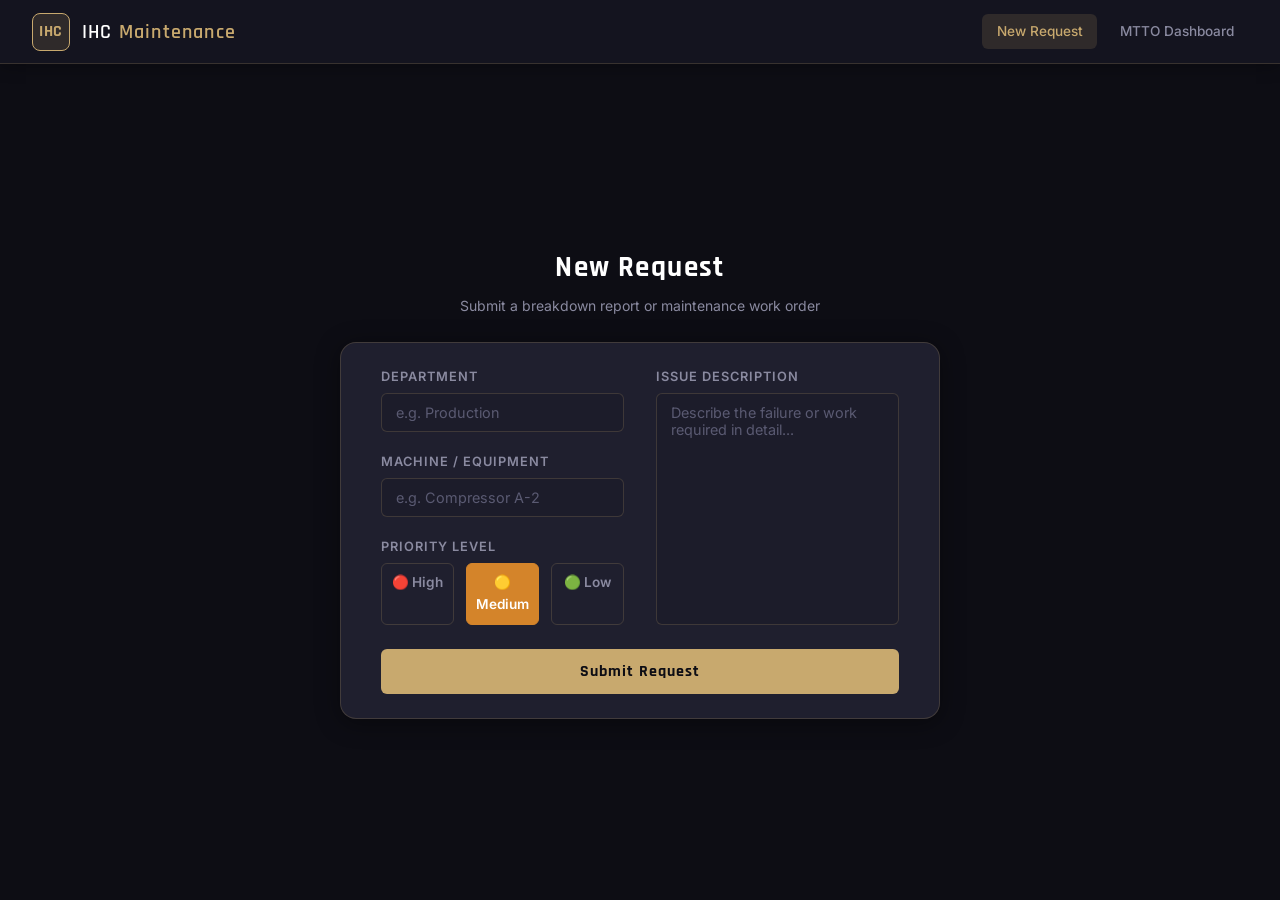
==== index.html @ c218516a "Update index.html" ====
<!DOCTYPE html>
<html lang="en">
<head>
  <meta charset="UTF-8">
  <meta name="viewport" content="width=device-width, initial-scale=1.0">
  <title>IHC – Maintenance Request</title>
  <meta name="description" content="IHC Maintenance Request System">
  <link rel="icon" href="icons/icon-192.png">
  <link rel="apple-touch-icon" href="icons/icon-192.png">
  <link rel="manifest" href="manifest.json">
  <meta name="theme-color" content="#0d0d14">
  <link rel="stylesheet" href="css/styles.css?v=1">
</head>
<body class="screen-fit">

  <header class="app-header">
    <a href="index.html" class="header-brand">
      <div class="header-logo">IHC</div>
      <span class="header-name">IHC <span>Maintenance</span></span>
    </a>
    <nav class="header-nav">
      <a href="index.html" class="nav-link active">New Request</a>
      <a href="maintenance.html" class="nav-link">MTTO Dashboard</a>
    </nav>
  </header>

  <main class="page-container compact-container">
    <div class="page-header">
      <h1 class="page-title">New Request</h1>
      <p class="page-subtitle">Submit a breakdown report or maintenance work order</p>
    </div>

    <div class="form-card compact-card">
      <form id="requestForm" autocomplete="off">

        <div class="form-grid-compact">
          
          <div class="col-left">
            <div class="form-group">
              <label class="form-label" for="department">Department</label>
              <input class="form-input" id="department" name="department" placeholder="e.g. Production" required type="text">
            </div>

            <div class="form-group">
              <label class="form-label" for="machine">Machine / Equipment</label>
              <input class="form-input" id="machine" name="machine" placeholder="e.g. Compressor A-2" required type="text">
            </div>

            <div class="form-group">
              <label class="form-label">Priority Level</label>
              <div class="urgency-group">
                <input class="urgency-opt" type="radio" id="pri-high" name="priority" value="High">
                <label class="urgency-label" for="pri-high">🔴 High</label>

                <input class="urgency-opt" type="radio" id="pri-medium" name="priority" value="Medium" checked>
                <label class="urgency-label" for="pri-medium">🟡 Medium</label>

                <input class="urgency-opt" type="radio" id="pri-low" name="priority" value="Low">
                <label class="urgency-label" for="pri-low">🟢 Low</label>
              </div>
            </div>
          </div>

          <div class="col-right">
            <div class="form-group issue-group">
              <label class="form-label" for="issue">Issue Description</label>
              <textarea class="form-textarea issue-textarea" id="issue" name="issue" placeholder="Describe the failure or work required in detail..." required></textarea>
            </div>
          </div>

        </div><button class="btn-primary btn-compact" type="submit">Submit Request</button>

        <div id="statusArea" class="status-area"></div>

      </form>
    </div>
  </main>

  <script src="js/config.js?v=3"></script>
  <script src="js/app.js?v=3"></script>
  <script>
    if ("serviceWorker" in navigator) {
      window.addEventListener("load", () => {
        navigator.serviceWorker.register("./sw.js").catch(err => console.log("SW Error: ", err));
      });
    }
  </script>
</body>
  
</html>
---- css/styles.css ----
/* ============================================================
   IHC MAINTENANCE APP – Estilos globales
   ============================================================ */

@import url('https://fonts.googleapis.com/css2?family=Rajdhani:wght@400;500;600;700&family=Inter:wght@300;400;500;600&display=swap');

/* ---- Variables de marca IHC ---- */
:root {
  --gold:        #c8a96e;
  --gold-light:  #dfc08a;
  --gold-dim:    rgba(200,169,110,0.15);
  --black:       #0d0d14;
  --black-soft:  #14141f;
  --black-mid:   #1c1c2a;
  --black-card:  #1f1f2e;
  --border:      rgba(200,169,110,0.2);
  --border-soft: rgba(255,255,255,0.06);
  --text-main:   #eaeaf0;
  --text-sub:    #8a8aa0;
  --text-dim:    #5a5a72;
  --white:       #ffffff;
  --danger:      #e05555;
  --warning:     #d4842a;
  --success:     #4caf82;

  --radius-sm:   6px;
  --radius-md:   10px;
  --radius-lg:   16px;

  --font-display: 'Rajdhani', sans-serif;
  --font-body:    'Inter', sans-serif;

  --shadow-card: 0 4px 24px rgba(0,0,0,0.4);
  --shadow-glow: 0 0 24px rgba(200,169,110,0.12);
}

/* ---- Reset ---- */
*, *::before, *::after { box-sizing: border-box; margin: 0; padding: 0; }
html { font-size: 16px; scroll-behavior: smooth; }

body {
  background:  var(--black);
  color:       var(--text-main);
  font-family: var(--font-body);
  font-size:   0.9375rem;
  line-height: 1.6;
  min-height:  100vh;
}

/* ---- Scrollbar ---- */
::-webkit-scrollbar { width: 6px; }
::-webkit-scrollbar-track { background: var(--black-soft); }
::-webkit-scrollbar-thumb { background: var(--border); border-radius: 3px; }

/* ============================================================
   HEADER
   ============================================================ */
.app-header {
  background:    var(--black-soft);
  border-bottom: 1px solid var(--border);
  padding:       0 2rem;
  height:        64px;
  display:       flex;
  align-items:   center;
  justify-content: space-between;
  position:      sticky;
  top:           0;
  z-index:       100;
  box-shadow:    0 2px 16px rgba(0,0,0,0.3);
}

.header-brand {
  display:     flex;
  align-items: center;
  gap:         0.75rem;
  text-decoration: none;
}

.header-logo {
  width:        38px;
  height:       38px;
  background:   var(--gold-dim);
  border:       1.5px solid var(--gold);
  border-radius: 8px;
  display:      flex;
  align-items:  center;
  justify-content: center;
  font-family:  var(--font-display);
  font-weight:  700;
  font-size:    1rem;
  color:        var(--gold);
  letter-spacing: 0.04em;
}

.header-name {
  font-family: var(--font-display);
  font-size:   1.25rem;
  font-weight: 600;
  color:       var(--white);
  letter-spacing: 0.06em;
}
.header-name span { color: var(--gold); }

.header-nav { display: flex; gap: 0.5rem; }

.nav-link {
  padding:         0.4rem 0.9rem;
  border-radius:   var(--radius-sm);
  color:           var(--text-sub);
  text-decoration: none;
  font-size:       0.85rem;
  font-weight:     500;
  transition:      all 0.2s;
}
.nav-link:hover   { color: var(--gold); background: var(--gold-dim); }
.nav-link.active  { color: var(--gold); background: var(--gold-dim); }

/* ============================================================
   LAYOUT PRINCIPAL
   ============================================================ */
.page-container {
  max-width:  1200px;
  margin:     0 auto;
  padding:    2rem 1.5rem 4rem;
}

.page-title {
  font-family:    var(--font-display);
  font-size:      1.8rem;
  font-weight:    700;
  color:          var(--white);
  letter-spacing: 0.05em;
  margin-bottom:  0.25rem;
}
.page-subtitle {
  color:        var(--text-sub);
  font-size:    0.875rem;
  margin-bottom: 2rem;
}

/* ============================================================
   FORMULARIO DE SOLICITUD
   ============================================================ */
.form-card {
  background:    var(--black-card);
  border:        1px solid var(--border);
  border-radius: var(--radius-lg);
  padding:       2rem 2.5rem;
  max-width:     600px;
  box-shadow:    var(--shadow-card);
}

.form-grid {
  display:               grid;
  grid-template-columns: 1fr 1fr;
  gap:                   1rem;
}
.form-grid .full { grid-column: 1 / -1; }

.form-group { display: flex; flex-direction: column; gap: 0.4rem; }

.form-label {
  font-size:    0.8rem;
  font-weight:  600;
  color:        var(--text-sub);
  text-transform: uppercase;
  letter-spacing: 0.08em;
}

.form-input,
.form-textarea,
.form-select {
  background:    var(--black-mid);
  border:        1px solid var(--border);
  border-radius: var(--radius-sm);
  color:         var(--text-main);
  font-family:   var(--font-body);
  font-size:     0.9rem;
  padding:       0.6rem 0.875rem;
  transition:    border-color 0.2s, box-shadow 0.2s;
  outline:       none;
  width:         100%;
}
.form-input:focus,
.form-textarea:focus,
.form-select:focus {
  border-color: var(--gold);
  box-shadow:   0 0 0 3px rgba(200,169,110,0.12);
}
.form-input::placeholder,
.form-textarea::placeholder { color: var(--text-dim); }
.form-textarea { resize: vertical; min-height: 90px; }
.form-select option { background: var(--black-mid); }

/* Urgencia visual */
.urgency-group { display: flex; gap: 0.75rem; }
.urgency-opt   { display: none; }
.urgency-label {
  flex:          1;
  text-align:    center;
  padding:       0.5rem;
  border:        1px solid var(--border);
  border-radius: var(--radius-sm);
  cursor:        pointer;
  font-size:     0.85rem;
  font-weight:   600;
  transition:    all 0.2s;
  color:         var(--text-sub);
}
.urgency-opt:checked + .urgency-label { color: var(--white); }

.urgency-opt[value="High"]:checked   + .urgency-label { background: #e05555; border-color: #e05555; }
.urgency-opt[value="Medium"]:checked + .urgency-label { background: #d4842a; border-color: #d4842a; }
.urgency-opt[value="Low"]:checked    + .urgency-label { background: #4caf82; border-color: #4caf82; }

.urgency-label:hover { border-color: var(--gold); color: var(--gold); }

/* Botón principal */
.btn-primary {
  background:    var(--gold);
  color:         var(--black);
  border:        none;
  border-radius: var(--radius-sm);
  cursor:        pointer;
  font-family:   var(--font-display);
  font-size:     1rem;
  font-weight:   700;
  letter-spacing: 0.06em;
  padding:       0.75rem 2rem;
  transition:    all 0.2s;
  width:         100%;
  margin-top:    0.5rem;
}
.btn-primary:hover    { background: var(--gold-light); transform: translateY(-1px); box-shadow: var(--shadow-glow); }
.btn-primary:disabled { opacity: 0.55; cursor: not-allowed; transform: none; }

/* Status area */
.status-area {
  margin-top:    1rem;
  padding:       0.75rem 1rem;
  border-radius: var(--radius-sm);
  font-size:     0.9rem;
  display:       none;
}
.status-loading  { background: var(--gold-dim); border: 1px solid var(--border); color: var(--gold); }
.status-success  { background: rgba(76,175,130,0.1); border: 1px solid rgba(76,175,130,0.3); color: #4caf82; }
.status-error    { background: rgba(224,85,85,0.1); border: 1px solid rgba(224,85,85,0.3); color: #e05555; }

/* ============================================================
   DASHBOARD DE MANTENIMIENTO
   ============================================================ */

.counters {
  display:               grid;
  grid-template-columns: repeat(4, 1fr);
  gap:                   1rem;
  margin-bottom:         1.5rem;
}

.counter-card {
  background:    var(--black-card);
  border:        1px solid var(--border-soft);
  border-radius: var(--radius-md);
  padding:       1rem 1.25rem;
  text-align:    center;
}
.counter-card.c-total    { border-color: rgba(200,169,110,0.3); }
.counter-card.c-pending  { border-color: rgba(224,85,85,0.3); }
.counter-card.c-progress { border-color: rgba(212,132,42,0.3); }
.counter-card.c-done     { border-color: rgba(76,175,130,0.3); }

.counter-value {
  font-family:  var(--font-display);
  font-size:    2rem;
  font-weight:  700;
  line-height:  1;
}
.c-total .counter-value    { color: var(--gold); }
.c-pending .counter-value  { color: var(--danger); }
.c-progress .counter-value { color: var(--warning); }
.c-done .counter-value     { color: var(--success); }

.counter-label { font-size: 0.75rem; color: var(--text-sub); text-transform: uppercase; letter-spacing: 0.08em; margin-top: 2px; }

.toolbar {
  display:        flex;
  align-items:    center;
  gap:            0.75rem;
  margin-bottom:  1rem;
  flex-wrap:      wrap;
}

.search-input {
  flex:          1;
  min-width:     200px;
  background:    var(--black-card);
  border:        1px solid var(--border);
  border-radius: var(--radius-sm);
  color:         var(--text-main);
  font-family:   var(--font-body);
  font-size:     0.875rem;
  padding:       0.5rem 0.875rem;
  outline:       none;
  transition:    border-color 0.2s;
}
.search-input:focus  { border-color: var(--gold); }
.search-input::placeholder { color: var(--text-dim); }

.filter-btn {
  background:    transparent;
  border:        1px solid var(--border);
  border-radius: var(--radius-sm);
  color:         var(--text-sub);
  cursor:        pointer;
  font-size:     0.8rem;
  font-weight:   500;
  padding:       0.45rem 0.875rem;
  transition:    all 0.2s;
  white-space:   nowrap;
}
.filter-btn:hover  { border-color: var(--gold); color: var(--gold); }
.filter-btn.active { background: var(--gold-dim); border-color: var(--gold); color: var(--gold); }

.btn-refresh {
  background:    var(--gold-dim);
  border:        1px solid var(--border);
  border-radius: var(--radius-sm);
  color:         var(--gold);
  cursor:        pointer;
  font-size:     0.8rem;
  font-weight:   600;
  padding:       0.45rem 0.875rem;
  transition:    all 0.2s;
  letter-spacing: 0.04em;
}
.btn-refresh:hover { background: var(--gold); color: var(--black); }

.table-wrapper {
  background:    var(--black-card);
  border:        1px solid var(--border);
  border-radius: var(--radius-lg);
  overflow-x:    auto;
  box-shadow:    var(--shadow-card);
}

#requestsTable {
  width:           100%;
  border-collapse: collapse;
}

#requestsTable thead th {
  background:     var(--black-mid);
  border-bottom:  1px solid var(--border);
  color:          var(--gold);
  font-family:    var(--font-display);
  font-size:      0.78rem;
  font-weight:    700;
  letter-spacing: 0.1em;
  padding:        0.75rem 1rem;
  text-align:     left;
  text-transform: uppercase;
  white-space:    nowrap;
}

.table-row td {
  border-bottom: 1px solid var(--border-soft);
  color:         var(--text-main);
  font-size:     0.875rem;
  padding:       0.75rem 1rem;
  vertical-align: middle;
}
.table-row:last-child td  { border-bottom: none; }
.table-row:hover td       { background: rgba(200,169,110,0.04); }
.table-row.row-done td    { opacity: 0.55; }

.td-id      { color: var(--text-dim); font-size: 0.8rem; font-family: monospace; }
.td-problema{ max-width: 220px; }
.td-actions { white-space: nowrap; }
.td-closed  { color: var(--text-dim); font-size: 0.78rem; }

.badge {
  border-radius: 20px;
  display:       inline-block;
  font-size:     0.72rem;
  font-weight:   700;
  letter-spacing: 0.06em;
  padding:       2px 10px;
  text-transform: uppercase;
}
.badge-high { background: rgba(224,85,85,0.15); color: #e05555; border: 1px solid rgba(224,85,85,0.3); }
.badge-mid  { background: rgba(212,132,42,0.15); color: #d4842a; border: 1px solid rgba(212,132,42,0.3); }
.badge-low  { background: rgba(76,175,130,0.15); color: #4caf82; border: 1px solid rgba(76,175,130,0.3); }

.status-chip {
  border-radius:  20px;
  display:        inline-block;
  font-size:      0.72rem;
  font-weight:    600;
  padding:        2px 10px;
  white-space:    nowrap;
}
.status-pending  { background: rgba(224,85,85,0.1); color: #e07070; border: 1px solid rgba(224,85,85,0.2); }
.status-progress { background: rgba(212,132,42,0.1); color: #d4a060; border: 1px solid rgba(212,132,42,0.2); }
.status-done     { background: rgba(76,175,130,0.1); color: #4caf82; border: 1px solid rgba(76,175,130,0.2); }

.btn-action {
  border:        none;
  border-radius: var(--radius-sm);
  cursor:        pointer;
  font-size:     0.75rem;
  font-weight:   600;
  margin-right:  4px;
  padding:       4px 10px;
  transition:    all 0.15s;
}
.btn-progress { background: rgba(212,132,42,0.15); color: #d4842a; border: 1px solid rgba(212,132,42,0.3); }
.btn-progress:hover { background: #d4842a; color: var(--white); }
.btn-done     { background: rgba(76,175,130,0.15); color: #4caf82; border: 1px solid rgba(76,175,130,0.3); }
.btn-done:hover { background: #4caf82; color: var(--white); }
.btn-link     { background: none; border: none; color: var(--gold); cursor: pointer; font-size: 0.875rem; text-decoration: underline; }

.empty-state { color: var(--text-dim); font-size: 0.875rem; padding: 2.5rem; text-align: center; }

#tableLoader {
  align-items:     center;
  justify-content: center;
  padding:         3rem;
  display:         none;
  gap:             0.75rem;
  color:           var(--text-sub);
  font-size:       0.875rem;
}
.spinner {
  width:        20px;
  height:       20px;
  border:       2px solid var(--border);
  border-top:   2px solid var(--gold);
  border-radius: 50%;
  animation:    spin 0.8s linear infinite;
}
@keyframes spin { to { transform: rotate(360deg); } }

/* ============================================================
   MODAL DE ACTUALIZACIÓN
   ============================================================ */
.modal-overlay {
  background:      rgba(0,0,0,0.65);
  backdrop-filter: blur(4px);
  bottom:          0;
  display:         flex;
  align-items:     center;
  justify-content: center;
  left:            0;
  opacity:         0;
  pointer-events:  none;
  position:        fixed;
  right:           0;
  top:             0;
  transition:      opacity 0.2s;
  z-index:         200;
  padding:         1rem;
}
.modal-overlay.open { opacity: 1; pointer-events: all; }

.modal-box {
  background:    var(--black-card);
  border:        1px solid var(--border);
  border-radius: var(--radius-lg);
  max-width:     460px;
  padding:       2rem;
  transform:     translateY(8px);
  transition:    transform 0.2s;
  width:         100%;
  box-shadow:    0 24px 64px rgba(0,0,0,0.6);
}
.modal-overlay.open .modal-box { transform: translateY(0); }

.modal-title {
  font-family:   var(--font-display);
  font-size:     1.3rem;
  font-weight:   700;
  color:         var(--white);
  margin-bottom: 1.25rem;
  letter-spacing: 0.04em;
}
.modal-title span { color: var(--gold); }

.modal-grid { display: flex; flex-direction: column; gap: 0.875rem; }

.modal-actions { display: flex; gap: 0.75rem; margin-top: 0.5rem; }

.btn-secondary {
  background:    transparent;
  border:        1px solid var(--border);
  border-radius: var(--radius-sm);
  color:         var(--text-sub);
  cursor:        pointer;
  flex:          1;
  font-size:     0.875rem;
  font-weight:   500;
  padding:       0.65rem;
  transition:    all 0.2s;
}
.btn-secondary:hover { border-color: var(--text-sub); color: var(--text-main); }

.btn-primary-sm {
  background:    var(--gold);
  border:        none;
  border-radius: var(--radius-sm);
  color:         var(--black);
  cursor:        pointer;
  flex:          2;
  font-family:   var(--font-display);
  font-size:     0.95rem;
  font-weight:   700;
  letter-spacing: 0.06em;
  padding:       0.65rem;
  transition:    all 0.2s;
}
.btn-primary-sm:hover    { background: var(--gold-light); }
.btn-primary-sm:disabled { opacity: 0.55; cursor: not-allowed; }

/* ============================================================
   AJUSTES PARA ENCAJAR EN PANTALLA (NO SCROLL) - SOLO INDEX
   ============================================================ */
body.screen-fit {
  height: 100vh;
  overflow: hidden;
  display: flex;
  flex-direction: column;
}

.compact-container {
  flex: 1;
  display: flex;
  flex-direction: column;
  justify-content: center;
  padding: 1rem 1.5rem;
  max-width: 900px;
}

.page-header {
  text-align: center;
  margin-bottom: 1.5rem;
}
.page-header .page-subtitle { margin-bottom: 0; }

.compact-card {
  padding: 1.5rem 2.5rem;
  margin: 0 auto;
  width: 100%;
}

.form-grid-compact {
  display: grid;
  grid-template-columns: 1fr 1fr;
  gap: 2rem;
  margin-bottom: 1.5rem;
}

.col-left {
  display: flex;
  flex-direction: column;
  gap: 1.25rem;
}

.col-right {
  display: flex;
  flex-direction: column;
}

.issue-group {
  flex: 1;
  display: flex;
  flex-direction: column;
}

.issue-textarea {
  flex: 1;
  resize: none;
  min-height: 150px;
}

.btn-compact { margin-top: 0; }

@media (max-width: 768px) {
  .app-header      { padding: 0 1rem; }
  .page-container  { padding: 1.25rem 1rem 3rem; }
  .form-card       { padding: 1.25rem; }
  .form-grid       { grid-template-columns: 1fr; }
  .counters        { grid-template-columns: 1fr 1fr; }

  #requestsTable thead th:nth-child(2),
  #requestsTable .table-row td:nth-child(2) { display: none; }

  .header-nav { display: none; }

  body.screen-fit { overflow: auto; height: auto; display: block; }
  .form-grid-compact { grid-template-columns: 1fr; gap: 1rem; }
  .compact-card { padding: 1.25rem; }
  .issue-textarea { min-height: 100px; }
}

@media (max-width: 480px) {
  .counters { grid-template-columns: 1fr 1fr; }
}
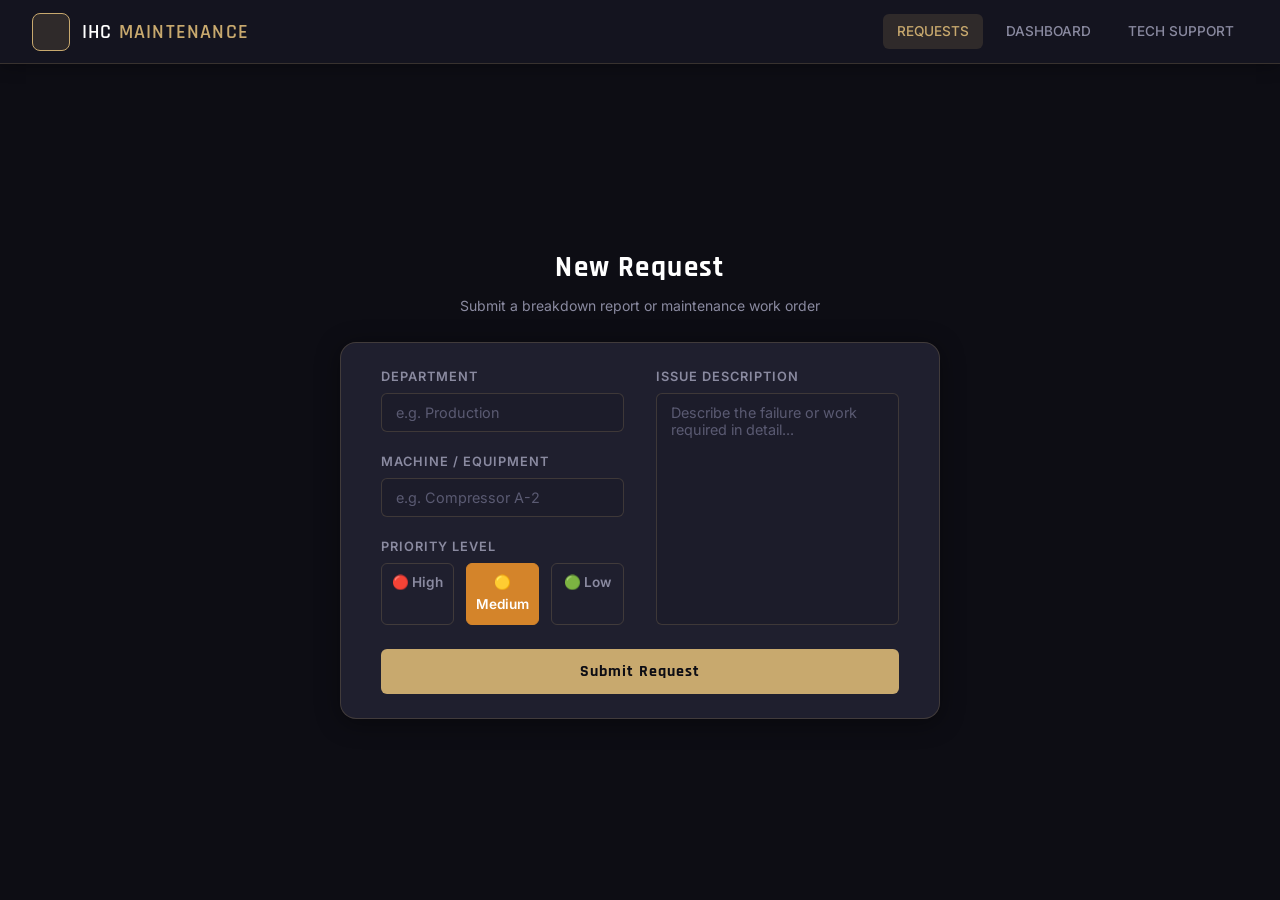
==== commit 5d74e36a: "Update index.html" ====
--- a/index.html
+++ b/index.html
@@ -15,12 +15,13 @@
 
   <header class="app-header">
     <a href="index.html" class="header-brand">
-      <div class="header-logo">IHC</div>
-      <span class="header-name">IHC <span>Maintenance</span></span>
+      <div class="header-logo"></div>
+      <span class="header-name">IHC <span>MAINTENANCE</span></span>
     </a>
     <nav class="header-nav">
-      <a href="index.html" class="nav-link active">New Request</a>
-      <a href="maintenance.html" class="nav-link">MTTO Dashboard</a>
+      <a href="index.html" class="nav-link active">REQUESTS</a>
+      <a href="maintenance.html" class="nav-link">DASHBOARD</a>
+      <a href="#" class="nav-link">TECH SUPPORT</a>
     </nav>
   </header>
 
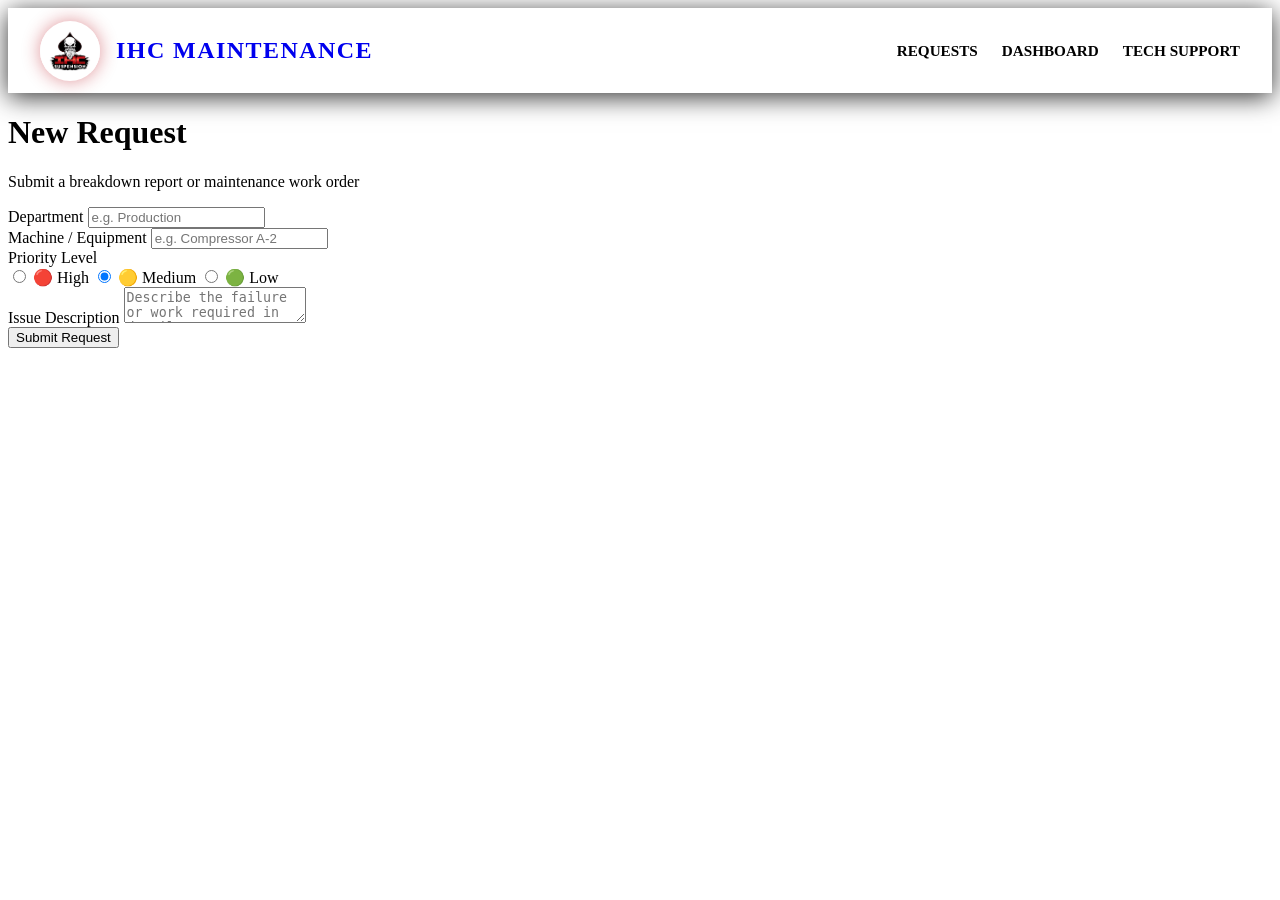
==== commit 472d1acb: "Update index.html" ====
--- a/index.html
+++ b/index.html
@@ -77,8 +77,8 @@
     </div>
   </main>
 
-  <script src="js/config.js?v=3"></script>
-  <script src="js/app.js?v=3"></script>
+  <script src="js/config.js?v=4"></script>
+  <script src="js/app.js?v=4"></script>
   <script>
     if ("serviceWorker" in navigator) {
       window.addEventListener("load", () => {
--- a/css/styles.css
+++ b/css/styles.css
@@ -1,606 +1,88 @@
 /* ============================================================
-   IHC MAINTENANCE APP – Estilos globales
-   ============================================================ */
-
-@import url('https://fonts.googleapis.com/css2?family=Rajdhani:wght@400;500;600;700&family=Inter:wght@300;400;500;600&display=swap');
-
-/* ---- Variables de marca IHC ---- */
-:root {
-  --gold:        #c8a96e;
-  --gold-light:  #dfc08a;
-  --gold-dim:    rgba(200,169,110,0.15);
-  --black:       #0d0d14;
-  --black-soft:  #14141f;
-  --black-mid:   #1c1c2a;
-  --black-card:  #1f1f2e;
-  --border:      rgba(200,169,110,0.2);
-  --border-soft: rgba(255,255,255,0.06);
-  --text-main:   #eaeaf0;
-  --text-sub:    #8a8aa0;
-  --text-dim:    #5a5a72;
-  --white:       #ffffff;
-  --danger:      #e05555;
-  --warning:     #d4842a;
-  --success:     #4caf82;
-
-  --radius-sm:   6px;
-  --radius-md:   10px;
-  --radius-lg:   16px;
-
-  --font-display: 'Rajdhani', sans-serif;
-  --font-body:    'Inter', sans-serif;
-
-  --shadow-card: 0 4px 24px rgba(0,0,0,0.4);
-  --shadow-glow: 0 0 24px rgba(200,169,110,0.12);
-}
-
-/* ---- Reset ---- */
-*, *::before, *::after { box-sizing: border-box; margin: 0; padding: 0; }
-html { font-size: 16px; scroll-behavior: smooth; }
-
-body {
-  background:  var(--black);
-  color:       var(--text-main);
-  font-family: var(--font-body);
-  font-size:   0.9375rem;
-  line-height: 1.6;
-  min-height:  100vh;
-}
-
-/* ---- Scrollbar ---- */
-::-webkit-scrollbar { width: 6px; }
-::-webkit-scrollbar-track { background: var(--black-soft); }
-::-webkit-scrollbar-thumb { background: var(--border); border-radius: 3px; }
-
-/* ============================================================
-   HEADER
+   HEADER Y LOGO (Estilo E-Commerce Automotriz)
    ============================================================ */
 .app-header {
-  background:    var(--black-soft);
-  border-bottom: 1px solid var(--border);
+  background:    var(--black-card); 
+  border-bottom: 1px solid var(--border-soft); /* Borde sutil para que resalte la línea del menú */
   padding:       0 2rem;
-  height:        64px;
+  height:        85px; /* Más alto para darle espacio al logo */
   display:       flex;
   align-items:   center;
   justify-content: space-between;
   position:      sticky;
   top:           0;
   z-index:       100;
-  box-shadow:    0 2px 16px rgba(0,0,0,0.3);
+  box-shadow:    0 4px 24px rgba(0,0,0,0.8);
 }
 
 .header-brand {
   display:     flex;
   align-items: center;
-  gap:         0.75rem;
+  gap:         1rem;
   text-decoration: none;
 }
 
+/* Cráneo Logo con Resplandor Rojo */
 .header-logo {
-  width:        38px;
-  height:       38px;
-  background:   var(--gold-dim);
-  border:       1.5px solid var(--gold);
-  border-radius: 8px;
-  display:      flex;
-  align-items:  center;
-  justify-content: center;
-  font-family:  var(--font-display);
-  font-weight:  700;
-  font-size:    1rem;
-  color:        var(--gold);
-  letter-spacing: 0.04em;
+  width:        60px; /* Más grande */
+  height:       60px;
+  background-image: url('../icons/icon-192.png'); 
+  background-size: contain;
+  background-position: center;
+  background-repeat: no-repeat;
+  background-color: transparent; 
+  border-radius:  50%; /* Hace que el resplandor sea circular */
+  box-shadow:     0 0 18px rgba(184, 15, 26, 0.45); /* El brillo rojo por detrás */
+  transition:     transform 0.3s ease, box-shadow 0.3s ease;
+}
+.header-brand:hover .header-logo {
+  transform: scale(1.05); /* El cráneo crece un poquito al pasar el mouse */
+  box-shadow: 0 0 25px rgba(184, 15, 26, 0.7); /* El brillo se hace más fuerte */
 }
 
 .header-name {
   font-family: var(--font-display);
-  font-size:   1.25rem;
-  font-weight: 600;
+  font-size:   1.5rem;
+  font-weight: 700;
   color:       var(--white);
   letter-spacing: 0.06em;
+  text-transform: uppercase;
 }
-.header-name span { color: var(--gold); }
+.header-name span { color: var(--red); }
 
-.header-nav { display: flex; gap: 0.5rem; }
+.header-nav { 
+  display: flex; 
+  gap: 1.5rem; /* Más separación entre botones */
+  align-items: center;
+}
 
+/* Navegación estilo Website (Línea animada debajo) */
 .nav-link {
-  padding:         0.4rem 0.9rem;
-  border-radius:   var(--radius-sm);
+  padding:         0.5rem 0;
   color:           var(--text-sub);
   text-decoration: none;
-  font-size:       0.85rem;
-  font-weight:     500;
-  transition:      all 0.2s;
-}
-.nav-link:hover   { color: var(--gold); background: var(--gold-dim); }
-.nav-link.active  { color: var(--gold); background: var(--gold-dim); }
-
-/* ============================================================
-   LAYOUT PRINCIPAL
-   ============================================================ */
-.page-container {
-  max-width:  1200px;
-  margin:     0 auto;
-  padding:    2rem 1.5rem 4rem;
+  font-size:       0.95rem;
+  font-weight:     600;
+  text-transform:  uppercase;
+  position:        relative;
+  transition:      color 0.2s;
 }
 
-.page-title {
-  font-family:    var(--font-display);
-  font-size:      1.8rem;
-  font-weight:    700;
-  color:          var(--white);
-  letter-spacing: 0.05em;
-  margin-bottom:  0.25rem;
-}
-.page-subtitle {
-  color:        var(--text-sub);
-  font-size:    0.875rem;
-  margin-bottom: 2rem;
+/* La línea roja oculta por defecto */
+.nav-link::after {
+  content: '';
+  position: absolute;
+  width: 0;
+  height: 2px;
+  bottom: 0;
+  left: 0;
+  background-color: var(--red);
+  transition: width 0.3s ease; /* Efecto de deslizamiento suave */
 }
 
-/* ============================================================
-   FORMULARIO DE SOLICITUD
-   ============================================================ */
-.form-card {
-  background:    var(--black-card);
-  border:        1px solid var(--border);
-  border-radius: var(--radius-lg);
-  padding:       2rem 2.5rem;
-  max-width:     600px;
-  box-shadow:    var(--shadow-card);
-}
+/* Al pasar el mouse o estar activo */
+.nav-link:hover { color: var(--white); }
+.nav-link:hover::after { width: 100%; }
 
-.form-grid {
-  display:               grid;
-  grid-template-columns: 1fr 1fr;
-  gap:                   1rem;
-}
-.form-grid .full { grid-column: 1 / -1; }
-
-.form-group { display: flex; flex-direction: column; gap: 0.4rem; }
-
-.form-label {
-  font-size:    0.8rem;
-  font-weight:  600;
-  color:        var(--text-sub);
-  text-transform: uppercase;
-  letter-spacing: 0.08em;
-}
-
-.form-input,
-.form-textarea,
-.form-select {
-  background:    var(--black-mid);
-  border:        1px solid var(--border);
-  border-radius: var(--radius-sm);
-  color:         var(--text-main);
-  font-family:   var(--font-body);
-  font-size:     0.9rem;
-  padding:       0.6rem 0.875rem;
-  transition:    border-color 0.2s, box-shadow 0.2s;
-  outline:       none;
-  width:         100%;
-}
-.form-input:focus,
-.form-textarea:focus,
-.form-select:focus {
-  border-color: var(--gold);
-  box-shadow:   0 0 0 3px rgba(200,169,110,0.12);
-}
-.form-input::placeholder,
-.form-textarea::placeholder { color: var(--text-dim); }
-.form-textarea { resize: vertical; min-height: 90px; }
-.form-select option { background: var(--black-mid); }
-
-/* Urgencia visual */
-.urgency-group { display: flex; gap: 0.75rem; }
-.urgency-opt   { display: none; }
-.urgency-label {
-  flex:          1;
-  text-align:    center;
-  padding:       0.5rem;
-  border:        1px solid var(--border);
-  border-radius: var(--radius-sm);
-  cursor:        pointer;
-  font-size:     0.85rem;
-  font-weight:   600;
-  transition:    all 0.2s;
-  color:         var(--text-sub);
-}
-.urgency-opt:checked + .urgency-label { color: var(--white); }
-
-.urgency-opt[value="High"]:checked   + .urgency-label { background: #e05555; border-color: #e05555; }
-.urgency-opt[value="Medium"]:checked + .urgency-label { background: #d4842a; border-color: #d4842a; }
-.urgency-opt[value="Low"]:checked    + .urgency-label { background: #4caf82; border-color: #4caf82; }
-
-.urgency-label:hover { border-color: var(--gold); color: var(--gold); }
-
-/* Botón principal */
-.btn-primary {
-  background:    var(--gold);
-  color:         var(--black);
-  border:        none;
-  border-radius: var(--radius-sm);
-  cursor:        pointer;
-  font-family:   var(--font-display);
-  font-size:     1rem;
-  font-weight:   700;
-  letter-spacing: 0.06em;
-  padding:       0.75rem 2rem;
-  transition:    all 0.2s;
-  width:         100%;
-  margin-top:    0.5rem;
-}
-.btn-primary:hover    { background: var(--gold-light); transform: translateY(-1px); box-shadow: var(--shadow-glow); }
-.btn-primary:disabled { opacity: 0.55; cursor: not-allowed; transform: none; }
-
-/* Status area */
-.status-area {
-  margin-top:    1rem;
-  padding:       0.75rem 1rem;
-  border-radius: var(--radius-sm);
-  font-size:     0.9rem;
-  display:       none;
-}
-.status-loading  { background: var(--gold-dim); border: 1px solid var(--border); color: var(--gold); }
-.status-success  { background: rgba(76,175,130,0.1); border: 1px solid rgba(76,175,130,0.3); color: #4caf82; }
-.status-error    { background: rgba(224,85,85,0.1); border: 1px solid rgba(224,85,85,0.3); color: #e05555; }
-
-/* ============================================================
-   DASHBOARD DE MANTENIMIENTO
-   ============================================================ */
-
-.counters {
-  display:               grid;
-  grid-template-columns: repeat(4, 1fr);
-  gap:                   1rem;
-  margin-bottom:         1.5rem;
-}
-
-.counter-card {
-  background:    var(--black-card);
-  border:        1px solid var(--border-soft);
-  border-radius: var(--radius-md);
-  padding:       1rem 1.25rem;
-  text-align:    center;
-}
-.counter-card.c-total    { border-color: rgba(200,169,110,0.3); }
-.counter-card.c-pending  { border-color: rgba(224,85,85,0.3); }
-.counter-card.c-progress { border-color: rgba(212,132,42,0.3); }
-.counter-card.c-done     { border-color: rgba(76,175,130,0.3); }
-
-.counter-value {
-  font-family:  var(--font-display);
-  font-size:    2rem;
-  font-weight:  700;
-  line-height:  1;
-}
-.c-total .counter-value    { color: var(--gold); }
-.c-pending .counter-value  { color: var(--danger); }
-.c-progress .counter-value { color: var(--warning); }
-.c-done .counter-value     { color: var(--success); }
-
-.counter-label { font-size: 0.75rem; color: var(--text-sub); text-transform: uppercase; letter-spacing: 0.08em; margin-top: 2px; }
-
-.toolbar {
-  display:        flex;
-  align-items:    center;
-  gap:            0.75rem;
-  margin-bottom:  1rem;
-  flex-wrap:      wrap;
-}
-
-.search-input {
-  flex:          1;
-  min-width:     200px;
-  background:    var(--black-card);
-  border:        1px solid var(--border);
-  border-radius: var(--radius-sm);
-  color:         var(--text-main);
-  font-family:   var(--font-body);
-  font-size:     0.875rem;
-  padding:       0.5rem 0.875rem;
-  outline:       none;
-  transition:    border-color 0.2s;
-}
-.search-input:focus  { border-color: var(--gold); }
-.search-input::placeholder { color: var(--text-dim); }
-
-.filter-btn {
-  background:    transparent;
-  border:        1px solid var(--border);
-  border-radius: var(--radius-sm);
-  color:         var(--text-sub);
-  cursor:        pointer;
-  font-size:     0.8rem;
-  font-weight:   500;
-  padding:       0.45rem 0.875rem;
-  transition:    all 0.2s;
-  white-space:   nowrap;
-}
-.filter-btn:hover  { border-color: var(--gold); color: var(--gold); }
-.filter-btn.active { background: var(--gold-dim); border-color: var(--gold); color: var(--gold); }
-
-.btn-refresh {
-  background:    var(--gold-dim);
-  border:        1px solid var(--border);
-  border-radius: var(--radius-sm);
-  color:         var(--gold);
-  cursor:        pointer;
-  font-size:     0.8rem;
-  font-weight:   600;
-  padding:       0.45rem 0.875rem;
-  transition:    all 0.2s;
-  letter-spacing: 0.04em;
-}
-.btn-refresh:hover { background: var(--gold); color: var(--black); }
-
-.table-wrapper {
-  background:    var(--black-card);
-  border:        1px solid var(--border);
-  border-radius: var(--radius-lg);
-  overflow-x:    auto;
-  box-shadow:    var(--shadow-card);
-}
-
-#requestsTable {
-  width:           100%;
-  border-collapse: collapse;
-}
-
-#requestsTable thead th {
-  background:     var(--black-mid);
-  border-bottom:  1px solid var(--border);
-  color:          var(--gold);
-  font-family:    var(--font-display);
-  font-size:      0.78rem;
-  font-weight:    700;
-  letter-spacing: 0.1em;
-  padding:        0.75rem 1rem;
-  text-align:     left;
-  text-transform: uppercase;
-  white-space:    nowrap;
-}
-
-.table-row td {
-  border-bottom: 1px solid var(--border-soft);
-  color:         var(--text-main);
-  font-size:     0.875rem;
-  padding:       0.75rem 1rem;
-  vertical-align: middle;
-}
-.table-row:last-child td  { border-bottom: none; }
-.table-row:hover td       { background: rgba(200,169,110,0.04); }
-.table-row.row-done td    { opacity: 0.55; }
-
-.td-id      { color: var(--text-dim); font-size: 0.8rem; font-family: monospace; }
-.td-problema{ max-width: 220px; }
-.td-actions { white-space: nowrap; }
-.td-closed  { color: var(--text-dim); font-size: 0.78rem; }
-
-.badge {
-  border-radius: 20px;
-  display:       inline-block;
-  font-size:     0.72rem;
-  font-weight:   700;
-  letter-spacing: 0.06em;
-  padding:       2px 10px;
-  text-transform: uppercase;
-}
-.badge-high { background: rgba(224,85,85,0.15); color: #e05555; border: 1px solid rgba(224,85,85,0.3); }
-.badge-mid  { background: rgba(212,132,42,0.15); color: #d4842a; border: 1px solid rgba(212,132,42,0.3); }
-.badge-low  { background: rgba(76,175,130,0.15); color: #4caf82; border: 1px solid rgba(76,175,130,0.3); }
-
-.status-chip {
-  border-radius:  20px;
-  display:        inline-block;
-  font-size:      0.72rem;
-  font-weight:    600;
-  padding:        2px 10px;
-  white-space:    nowrap;
-}
-.status-pending  { background: rgba(224,85,85,0.1); color: #e07070; border: 1px solid rgba(224,85,85,0.2); }
-.status-progress { background: rgba(212,132,42,0.1); color: #d4a060; border: 1px solid rgba(212,132,42,0.2); }
-.status-done     { background: rgba(76,175,130,0.1); color: #4caf82; border: 1px solid rgba(76,175,130,0.2); }
-
-.btn-action {
-  border:        none;
-  border-radius: var(--radius-sm);
-  cursor:        pointer;
-  font-size:     0.75rem;
-  font-weight:   600;
-  margin-right:  4px;
-  padding:       4px 10px;
-  transition:    all 0.15s;
-}
-.btn-progress { background: rgba(212,132,42,0.15); color: #d4842a; border: 1px solid rgba(212,132,42,0.3); }
-.btn-progress:hover { background: #d4842a; color: var(--white); }
-.btn-done     { background: rgba(76,175,130,0.15); color: #4caf82; border: 1px solid rgba(76,175,130,0.3); }
-.btn-done:hover { background: #4caf82; color: var(--white); }
-.btn-link     { background: none; border: none; color: var(--gold); cursor: pointer; font-size: 0.875rem; text-decoration: underline; }
-
-.empty-state { color: var(--text-dim); font-size: 0.875rem; padding: 2.5rem; text-align: center; }
-
-#tableLoader {
-  align-items:     center;
-  justify-content: center;
-  padding:         3rem;
-  display:         none;
-  gap:             0.75rem;
-  color:           var(--text-sub);
-  font-size:       0.875rem;
-}
-.spinner {
-  width:        20px;
-  height:       20px;
-  border:       2px solid var(--border);
-  border-top:   2px solid var(--gold);
-  border-radius: 50%;
-  animation:    spin 0.8s linear infinite;
-}
-@keyframes spin { to { transform: rotate(360deg); } }
-
-/* ============================================================
-   MODAL DE ACTUALIZACIÓN
-   ============================================================ */
-.modal-overlay {
-  background:      rgba(0,0,0,0.65);
-  backdrop-filter: blur(4px);
-  bottom:          0;
-  display:         flex;
-  align-items:     center;
-  justify-content: center;
-  left:            0;
-  opacity:         0;
-  pointer-events:  none;
-  position:        fixed;
-  right:           0;
-  top:             0;
-  transition:      opacity 0.2s;
-  z-index:         200;
-  padding:         1rem;
-}
-.modal-overlay.open { opacity: 1; pointer-events: all; }
-
-.modal-box {
-  background:    var(--black-card);
-  border:        1px solid var(--border);
-  border-radius: var(--radius-lg);
-  max-width:     460px;
-  padding:       2rem;
-  transform:     translateY(8px);
-  transition:    transform 0.2s;
-  width:         100%;
-  box-shadow:    0 24px 64px rgba(0,0,0,0.6);
-}
-.modal-overlay.open .modal-box { transform: translateY(0); }
-
-.modal-title {
-  font-family:   var(--font-display);
-  font-size:     1.3rem;
-  font-weight:   700;
-  color:         var(--white);
-  margin-bottom: 1.25rem;
-  letter-spacing: 0.04em;
-}
-.modal-title span { color: var(--gold); }
-
-.modal-grid { display: flex; flex-direction: column; gap: 0.875rem; }
-
-.modal-actions { display: flex; gap: 0.75rem; margin-top: 0.5rem; }
-
-.btn-secondary {
-  background:    transparent;
-  border:        1px solid var(--border);
-  border-radius: var(--radius-sm);
-  color:         var(--text-sub);
-  cursor:        pointer;
-  flex:          1;
-  font-size:     0.875rem;
-  font-weight:   500;
-  padding:       0.65rem;
-  transition:    all 0.2s;
-}
-.btn-secondary:hover { border-color: var(--text-sub); color: var(--text-main); }
-
-.btn-primary-sm {
-  background:    var(--gold);
-  border:        none;
-  border-radius: var(--radius-sm);
-  color:         var(--black);
-  cursor:        pointer;
-  flex:          2;
-  font-family:   var(--font-display);
-  font-size:     0.95rem;
-  font-weight:   700;
-  letter-spacing: 0.06em;
-  padding:       0.65rem;
-  transition:    all 0.2s;
-}
-.btn-primary-sm:hover    { background: var(--gold-light); }
-.btn-primary-sm:disabled { opacity: 0.55; cursor: not-allowed; }
-
-/* ============================================================
-   AJUSTES PARA ENCAJAR EN PANTALLA (NO SCROLL) - SOLO INDEX
-   ============================================================ */
-body.screen-fit {
-  height: 100vh;
-  overflow: hidden;
-  display: flex;
-  flex-direction: column;
-}
-
-.compact-container {
-  flex: 1;
-  display: flex;
-  flex-direction: column;
-  justify-content: center;
-  padding: 1rem 1.5rem;
-  max-width: 900px;
-}
-
-.page-header {
-  text-align: center;
-  margin-bottom: 1.5rem;
-}
-.page-header .page-subtitle { margin-bottom: 0; }
-
-.compact-card {
-  padding: 1.5rem 2.5rem;
-  margin: 0 auto;
-  width: 100%;
-}
-
-.form-grid-compact {
-  display: grid;
-  grid-template-columns: 1fr 1fr;
-  gap: 2rem;
-  margin-bottom: 1.5rem;
-}
-
-.col-left {
-  display: flex;
-  flex-direction: column;
-  gap: 1.25rem;
-}
-
-.col-right {
-  display: flex;
-  flex-direction: column;
-}
-
-.issue-group {
-  flex: 1;
-  display: flex;
-  flex-direction: column;
-}
-
-.issue-textarea {
-  flex: 1;
-  resize: none;
-  min-height: 150px;
-}
-
-.btn-compact { margin-top: 0; }
-
-@media (max-width: 768px) {
-  .app-header      { padding: 0 1rem; }
-  .page-container  { padding: 1.25rem 1rem 3rem; }
-  .form-card       { padding: 1.25rem; }
-  .form-grid       { grid-template-columns: 1fr; }
-  .counters        { grid-template-columns: 1fr 1fr; }
-
-  #requestsTable thead th:nth-child(2),
-  #requestsTable .table-row td:nth-child(2) { display: none; }
-
-  .header-nav { display: none; }
-
-  body.screen-fit { overflow: auto; height: auto; display: block; }
-  .form-grid-compact { grid-template-columns: 1fr; gap: 1rem; }
-  .compact-card { padding: 1.25rem; }
-  .issue-textarea { min-height: 100px; }
-}
-
-@media (max-width: 480px) {
-  .counters { grid-template-columns: 1fr 1fr; }
-}
+.nav-link.active { color: var(--white); }
+.nav-link.active::after { width: 100%; }
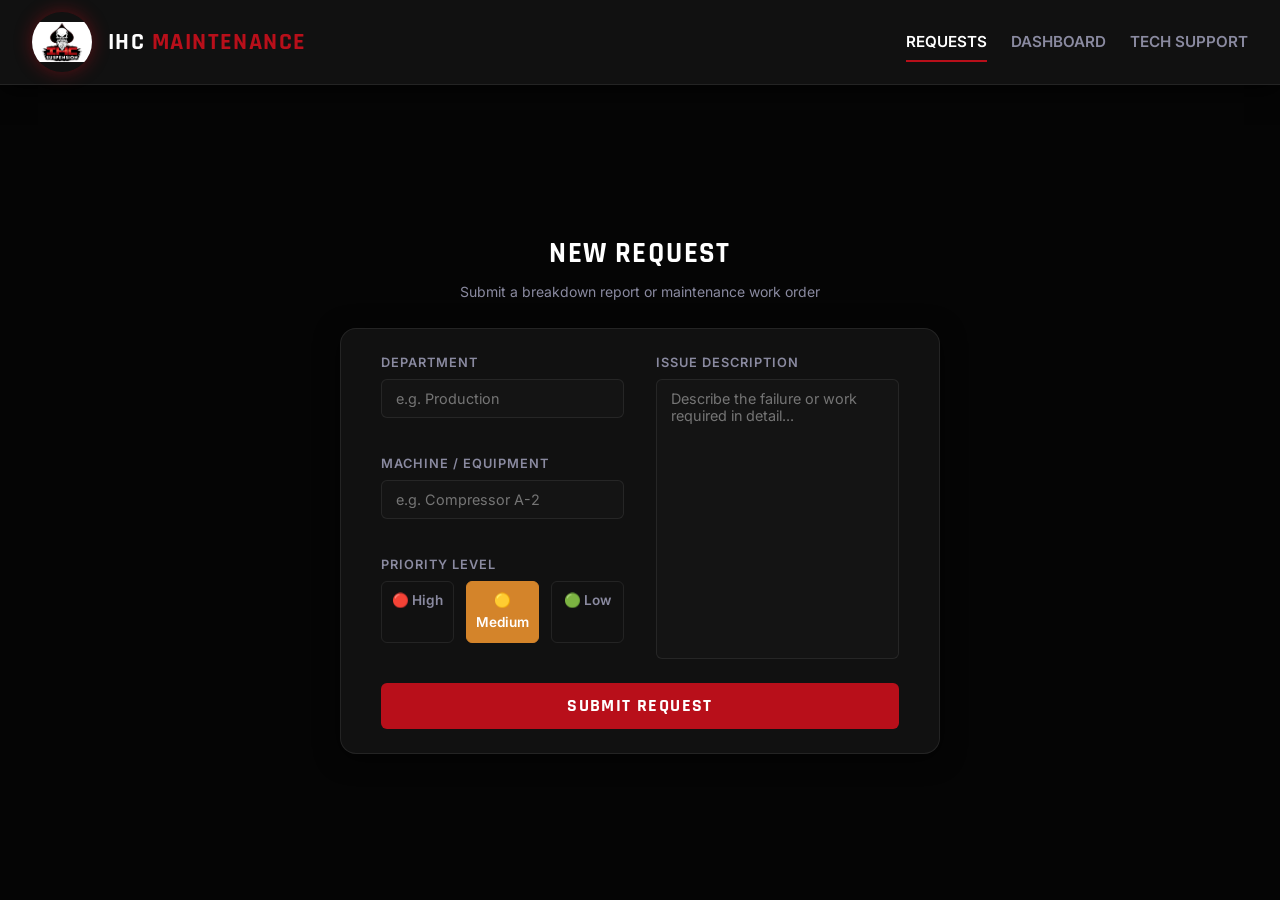
==== commit 1a5fd413: "Update index.html" ====
--- a/index.html
+++ b/index.html
@@ -9,7 +9,7 @@
   <link rel="apple-touch-icon" href="icons/icon-192.png">
   <link rel="manifest" href="manifest.json">
   <meta name="theme-color" content="#0d0d14">
-  <link rel="stylesheet" href="css/styles.css?v=1">
+  <link rel="stylesheet" href="css/styles.css?v=15">
 </head>
 <body class="screen-fit">
 
@@ -77,8 +77,8 @@
     </div>
   </main>
 
-  <script src="js/config.js?v=4"></script>
-  <script src="js/app.js?v=4"></script>
+  <script src="js/config.js?v=3"></script>
+  <script src="js/app.js?v=3"></script>
   <script>
     if ("serviceWorker" in navigator) {
       window.addEventListener("load", () => {
--- a/css/styles.css
+++ b/css/styles.css
@@ -1,11 +1,67 @@
+/* ============================================================
+   IHC MAINTENANCE APP – Estilos corporativos IHC Suspension
+   Paleta: Negro profundo / Rojo IHC / Blanco
+   ============================================================ */
+
+@import url('https://fonts.googleapis.com/css2?family=Rajdhani:wght@400;500;600;700&family=Inter:wght@300;400;500;600&display=swap');
+
+/* ---- Variables de marca IHC Suspension ---- */
+:root {
+  --red:         #b80f1a; 
+  --red-light:   #d81220;
+  --red-dim:     rgba(184, 15, 26, 0.15);
+  
+  --black:       #050505;
+  --black-soft:  #0d0d0d;
+  --black-mid:   #141414;
+  --black-card:  #111111;
+  
+  --border:      rgba(184, 15, 26, 0.3);
+  --border-soft: rgba(255, 255, 255, 0.08);
+  --text-main:   #eaeaf0;
+  --text-sub:    #8a8aa0;
+  --text-dim:    #5a5a72;
+  --white:       #ffffff;
+  
+  --danger:      #e05555;
+  --warning:     #d4842a;
+  --success:     #4caf82;
+
+  --radius-sm:   6px;
+  --radius-md:   10px;
+  --radius-lg:   16px;
+
+  --font-display: 'Rajdhani', sans-serif;
+  --font-body:    'Inter', sans-serif;
+
+  --shadow-card: 0 4px 24px rgba(0,0,0,0.6);
+}
+
+/* ---- Reset ---- */
+*, *::before, *::after { box-sizing: border-box; margin: 0; padding: 0; }
+html { font-size: 16px; scroll-behavior: smooth; }
+
+body {
+  background:  var(--black);
+  color:       var(--text-main);
+  font-family: var(--font-body);
+  font-size:   0.9375rem;
+  line-height: 1.6;
+  min-height:  100vh;
+}
+
+::-webkit-scrollbar { width: 6px; }
+::-webkit-scrollbar-track { background: var(--black-soft); }
+::-webkit-scrollbar-thumb { background: var(--border); border-radius: 3px; }
+
 /* ============================================================
    HEADER Y LOGO (Estilo E-Commerce Automotriz)
    ============================================================ */
 .app-header {
   background:    var(--black-card); 
-  border-bottom: 1px solid var(--border-soft); /* Borde sutil para que resalte la línea del menú */
+  border-bottom: 1px solid var(--border-soft); 
   padding:       0 2rem;
-  height:        85px; /* Más alto para darle espacio al logo */
+  height:        85px; 
   display:       flex;
   align-items:   center;
   justify-content: space-between;
@@ -22,22 +78,21 @@
   text-decoration: none;
 }
 
-/* Cráneo Logo con Resplandor Rojo */
 .header-logo {
-  width:        60px; /* Más grande */
+  width:        60px; 
   height:       60px;
   background-image: url('../icons/icon-192.png'); 
   background-size: contain;
   background-position: center;
   background-repeat: no-repeat;
   background-color: transparent; 
-  border-radius:  50%; /* Hace que el resplandor sea circular */
-  box-shadow:     0 0 18px rgba(184, 15, 26, 0.45); /* El brillo rojo por detrás */
+  border-radius:  50%; 
+  box-shadow:     0 0 18px rgba(184, 15, 26, 0.45); 
   transition:     transform 0.3s ease, box-shadow 0.3s ease;
 }
 .header-brand:hover .header-logo {
-  transform: scale(1.05); /* El cráneo crece un poquito al pasar el mouse */
-  box-shadow: 0 0 25px rgba(184, 15, 26, 0.7); /* El brillo se hace más fuerte */
+  transform: scale(1.05); 
+  box-shadow: 0 0 25px rgba(184, 15, 26, 0.7); 
 }
 
 .header-name {
@@ -52,11 +107,10 @@
 
 .header-nav { 
   display: flex; 
-  gap: 1.5rem; /* Más separación entre botones */
+  gap: 1.5rem; 
   align-items: center;
 }
 
-/* Navegación estilo Website (Línea animada debajo) */
 .nav-link {
   padding:         0.5rem 0;
   color:           var(--text-sub);
@@ -68,7 +122,6 @@
   transition:      color 0.2s;
 }
 
-/* La línea roja oculta por defecto */
 .nav-link::after {
   content: '';
   position: absolute;
@@ -77,12 +130,159 @@
   bottom: 0;
   left: 0;
   background-color: var(--red);
-  transition: width 0.3s ease; /* Efecto de deslizamiento suave */
-}
-
-/* Al pasar el mouse o estar activo */
+  transition: width 0.3s ease; 
+}
+
 .nav-link:hover { color: var(--white); }
 .nav-link:hover::after { width: 100%; }
-
 .nav-link.active { color: var(--white); }
 .nav-link.active::after { width: 100%; }
+
+/* ============================================================
+   LAYOUT PRINCIPAL
+   ============================================================ */
+.page-container {
+  max-width:  1200px;
+  margin:     0 auto;
+  padding:    2rem 1.5rem 4rem;
+}
+
+.page-title {
+  font-family:    var(--font-display);
+  font-size:      1.8rem;
+  font-weight:    700;
+  color:          var(--white);
+  letter-spacing: 0.05em;
+  margin-bottom:  0.25rem;
+  text-transform: uppercase;
+}
+.page-subtitle {
+  color:        var(--text-sub);
+  font-size:    0.875rem;
+  margin-bottom: 2rem;
+}
+
+/* ============================================================
+   FORMULARIO DE SOLICITUD
+   ============================================================ */
+.form-card {
+  background:    var(--black-card);
+  border:        1px solid var(--border-soft);
+  border-radius: var(--radius-lg);
+  padding:       2rem 2.5rem;
+  max-width:     600px;
+  box-shadow:    var(--shadow-card);
+}
+
+.form-group { display: flex; flex-direction: column; gap: 0.4rem; margin-bottom: 1rem; }
+
+.form-label {
+  font-size:    0.8rem;
+  font-weight:  600;
+  color:        var(--text-sub);
+  text-transform: uppercase;
+  letter-spacing: 0.08em;
+}
+
+.form-input,
+.form-textarea,
+.form-select {
+  background:    var(--black-mid);
+  border:        1px solid var(--border-soft);
+  border-radius: var(--radius-sm);
+  color:         var(--text-main);
+  font-family:   var(--font-body);
+  font-size:     0.9rem;
+  padding:       0.6rem 0.875rem;
+  transition:    border-color 0.2s, box-shadow 0.2s;
+  outline:       none;
+  width:         100%;
+}
+.form-input:focus, .form-textarea:focus, .form-select:focus {
+  border-color: var(--red);
+  box-shadow:   0 0 0 3px rgba(184, 15, 26, 0.15);
+}
+.form-textarea { resize: vertical; min-height: 90px; }
+
+/* Urgencia visual */
+.urgency-group { display: flex; gap: 0.75rem; }
+.urgency-opt   { display: none; }
+.urgency-label {
+  flex:          1;
+  text-align:    center;
+  padding:       0.5rem;
+  border:        1px solid var(--border-soft);
+  border-radius: var(--radius-sm);
+  cursor:        pointer;
+  font-size:     0.85rem;
+  font-weight:   600;
+  transition:    all 0.2s;
+  color:         var(--text-sub);
+}
+.urgency-opt:checked + .urgency-label { color: var(--white); }
+.urgency-opt[value="High"]:checked   + .urgency-label { background: #e05555; border-color: #e05555; }
+.urgency-opt[value="Medium"]:checked + .urgency-label { background: #d4842a; border-color: #d4842a; }
+.urgency-opt[value="Low"]:checked    + .urgency-label { background: #4caf82; border-color: #4caf82; }
+.urgency-label:hover { border-color: var(--red); color: var(--red); }
+
+/* Botón principal */
+.btn-primary {
+  background:    var(--red);
+  color:         var(--white);
+  border:        none;
+  border-radius: var(--radius-sm);
+  cursor:        pointer;
+  font-family:   var(--font-display);
+  font-size:     1.1rem;
+  font-weight:   700;
+  letter-spacing: 0.08em;
+  padding:       0.75rem 2rem;
+  transition:    all 0.2s;
+  width:         100%;
+  margin-top:    0.5rem;
+  text-transform: uppercase;
+}
+.btn-primary:hover    { background: var(--red-light); transform: translateY(-1px); }
+.btn-primary:disabled { opacity: 0.55; cursor: not-allowed; }
+
+/* Status area */
+.status-area {
+  margin-top:    1rem;
+  padding:       0.75rem 1rem;
+  border-radius: var(--radius-sm);
+  font-size:     0.9rem;
+  display:       none;
+}
+.status-loading  { background: var(--red-dim); border: 1px solid var(--border); color: var(--red-light); }
+.status-success  { background: rgba(76,175,130,0.1); border: 1px solid rgba(76,175,130,0.3); color: #4caf82; }
+.status-error    { background: rgba(224,85,85,0.1); border: 1px solid rgba(224,85,85,0.3); color: #e05555; }
+
+/* ============================================================
+   AJUSTES PARA ENCAJAR EN PANTALLA (NO SCROLL) - SOLO INDEX
+   ============================================================ */
+body.screen-fit { height: 100vh; overflow: hidden; display: flex; flex-direction: column; }
+.compact-container { flex: 1; display: flex; flex-direction: column; justify-content: center; padding: 1rem 1.5rem; max-width: 900px; }
+.page-header { text-align: center; margin-bottom: 1.5rem; }
+.page-header .page-subtitle { margin-bottom: 0; }
+.compact-card { padding: 1.5rem 2.5rem; margin: 0 auto; width: 100%; }
+
+.form-grid-compact {
+  display: grid;
+  grid-template-columns: 1fr 1fr;
+  gap: 2rem;
+  margin-bottom: 1.5rem;
+}
+.col-left { display: flex; flex-direction: column; gap: 1.25rem; }
+.col-right { display: flex; flex-direction: column; }
+.issue-group { flex: 1; display: flex; flex-direction: column; margin-bottom: 0; }
+.issue-textarea { flex: 1; resize: none; min-height: 150px; }
+.btn-compact { margin-top: 0; }
+
+@media (max-width: 768px) {
+  .app-header      { padding: 0 1rem; }
+  .header-nav      { display: none; }
+  body.screen-fit  { overflow: auto; height: auto; display: block; }
+  .form-grid-compact { grid-template-columns: 1fr; gap: 1rem; }
+  .compact-card    { padding: 1.25rem; }
+  .issue-textarea  { min-height: 100px; }
+}
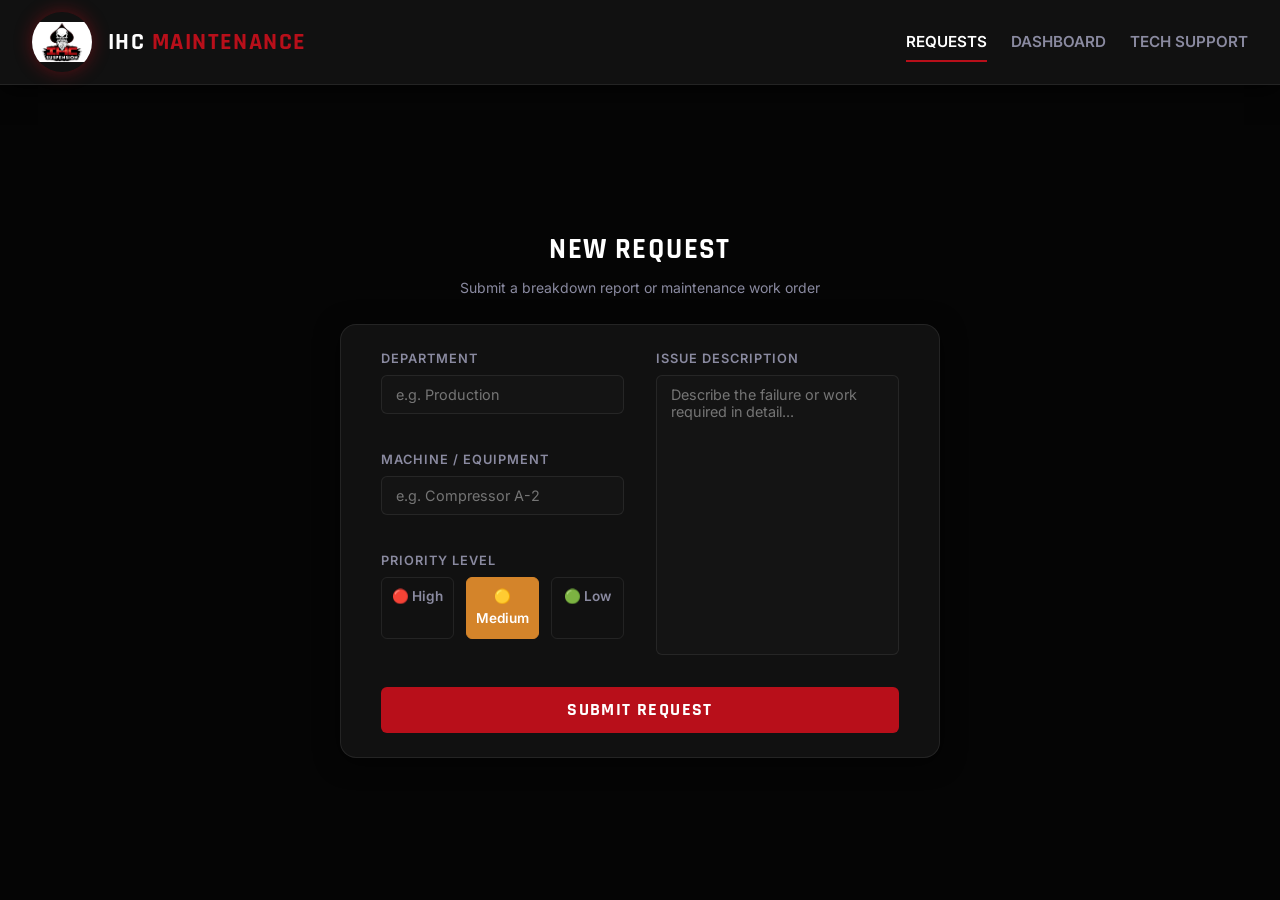
==== commit c2d478af: "Update index.html" ====
--- a/index.html
+++ b/index.html
@@ -9,7 +9,7 @@
   <link rel="apple-touch-icon" href="icons/icon-192.png">
   <link rel="manifest" href="manifest.json">
   <meta name="theme-color" content="#0d0d14">
-  <link rel="stylesheet" href="css/styles.css?v=15">
+  <link rel="stylesheet" href="css/styles.css?v=16">
 </head>
 <body class="screen-fit">
 
--- a/css/styles.css
+++ b/css/styles.css
@@ -71,12 +71,7 @@
   box-shadow:    0 4px 24px rgba(0,0,0,0.8);
 }
 
-.header-brand {
-  display:     flex;
-  align-items: center;
-  gap:         1rem;
-  text-decoration: none;
-}
+.header-brand { display: flex; align-items: center; gap: 1rem; text-decoration: none; }
 
 .header-logo {
   width:        60px; 
@@ -105,11 +100,7 @@
 }
 .header-name span { color: var(--red); }
 
-.header-nav { 
-  display: flex; 
-  gap: 1.5rem; 
-  align-items: center;
-}
+.header-nav { display: flex; gap: 1.5rem; align-items: center; }
 
 .nav-link {
   padding:         0.5rem 0;
@@ -123,14 +114,8 @@
 }
 
 .nav-link::after {
-  content: '';
-  position: absolute;
-  width: 0;
-  height: 2px;
-  bottom: 0;
-  left: 0;
-  background-color: var(--red);
-  transition: width 0.3s ease; 
+  content: ''; position: absolute; width: 0; height: 2px;
+  bottom: 0; left: 0; background-color: var(--red); transition: width 0.3s ease; 
 }
 
 .nav-link:hover { color: var(--white); }
@@ -141,121 +126,114 @@
 /* ============================================================
    LAYOUT PRINCIPAL
    ============================================================ */
-.page-container {
-  max-width:  1200px;
-  margin:     0 auto;
-  padding:    2rem 1.5rem 4rem;
-}
-
-.page-title {
-  font-family:    var(--font-display);
-  font-size:      1.8rem;
-  font-weight:    700;
-  color:          var(--white);
-  letter-spacing: 0.05em;
-  margin-bottom:  0.25rem;
-  text-transform: uppercase;
-}
-.page-subtitle {
-  color:        var(--text-sub);
-  font-size:    0.875rem;
-  margin-bottom: 2rem;
-}
+.page-container { max-width: 1200px; margin: 0 auto; padding: 2rem 1.5rem 4rem; }
+.page-title { font-family: var(--font-display); font-size: 1.8rem; font-weight: 700; color: var(--white); letter-spacing: 0.05em; margin-bottom: 0.25rem; text-transform: uppercase; }
+.page-subtitle { color: var(--text-sub); font-size: 0.875rem; margin-bottom: 2rem; }
 
 /* ============================================================
    FORMULARIO DE SOLICITUD
    ============================================================ */
-.form-card {
-  background:    var(--black-card);
-  border:        1px solid var(--border-soft);
-  border-radius: var(--radius-lg);
-  padding:       2rem 2.5rem;
-  max-width:     600px;
-  box-shadow:    var(--shadow-card);
-}
-
+.form-card { background: var(--black-card); border: 1px solid var(--border-soft); border-radius: var(--radius-lg); padding: 2rem 2.5rem; max-width: 600px; box-shadow: var(--shadow-card); }
 .form-group { display: flex; flex-direction: column; gap: 0.4rem; margin-bottom: 1rem; }
-
-.form-label {
-  font-size:    0.8rem;
-  font-weight:  600;
-  color:        var(--text-sub);
-  text-transform: uppercase;
-  letter-spacing: 0.08em;
-}
-
-.form-input,
-.form-textarea,
-.form-select {
-  background:    var(--black-mid);
-  border:        1px solid var(--border-soft);
-  border-radius: var(--radius-sm);
-  color:         var(--text-main);
-  font-family:   var(--font-body);
-  font-size:     0.9rem;
-  padding:       0.6rem 0.875rem;
-  transition:    border-color 0.2s, box-shadow 0.2s;
-  outline:       none;
-  width:         100%;
-}
-.form-input:focus, .form-textarea:focus, .form-select:focus {
-  border-color: var(--red);
-  box-shadow:   0 0 0 3px rgba(184, 15, 26, 0.15);
-}
+.form-label { font-size: 0.8rem; font-weight: 600; color: var(--text-sub); text-transform: uppercase; letter-spacing: 0.08em; }
+
+.form-input, .form-textarea, .form-select {
+  background: var(--black-mid); border: 1px solid var(--border-soft); border-radius: var(--radius-sm); color: var(--text-main); font-family: var(--font-body); font-size: 0.9rem; padding: 0.6rem 0.875rem; transition: border-color 0.2s, box-shadow 0.2s; outline: none; width: 100%;
+}
+.form-input:focus, .form-textarea:focus, .form-select:focus { border-color: var(--red); box-shadow: 0 0 0 3px rgba(184, 15, 26, 0.15); }
 .form-textarea { resize: vertical; min-height: 90px; }
-
-/* Urgencia visual */
+.form-select option { background: var(--black-mid); }
+
 .urgency-group { display: flex; gap: 0.75rem; }
 .urgency-opt   { display: none; }
-.urgency-label {
-  flex:          1;
-  text-align:    center;
-  padding:       0.5rem;
-  border:        1px solid var(--border-soft);
-  border-radius: var(--radius-sm);
-  cursor:        pointer;
-  font-size:     0.85rem;
-  font-weight:   600;
-  transition:    all 0.2s;
-  color:         var(--text-sub);
-}
+.urgency-label { flex: 1; text-align: center; padding: 0.5rem; border: 1px solid var(--border-soft); border-radius: var(--radius-sm); cursor: pointer; font-size: 0.85rem; font-weight: 600; transition: all 0.2s; color: var(--text-sub); }
 .urgency-opt:checked + .urgency-label { color: var(--white); }
 .urgency-opt[value="High"]:checked   + .urgency-label { background: #e05555; border-color: #e05555; }
 .urgency-opt[value="Medium"]:checked + .urgency-label { background: #d4842a; border-color: #d4842a; }
 .urgency-opt[value="Low"]:checked    + .urgency-label { background: #4caf82; border-color: #4caf82; }
 .urgency-label:hover { border-color: var(--red); color: var(--red); }
 
-/* Botón principal */
-.btn-primary {
-  background:    var(--red);
-  color:         var(--white);
-  border:        none;
-  border-radius: var(--radius-sm);
-  cursor:        pointer;
-  font-family:   var(--font-display);
-  font-size:     1.1rem;
-  font-weight:   700;
-  letter-spacing: 0.08em;
-  padding:       0.75rem 2rem;
-  transition:    all 0.2s;
-  width:         100%;
-  margin-top:    0.5rem;
-  text-transform: uppercase;
-}
-.btn-primary:hover    { background: var(--red-light); transform: translateY(-1px); }
+.btn-primary { background: var(--red); color: var(--white); border: none; border-radius: var(--radius-sm); cursor: pointer; font-family: var(--font-display); font-size: 1.1rem; font-weight: 700; letter-spacing: 0.08em; padding: 0.75rem 2rem; transition: all 0.2s; width: 100%; margin-top: 0.5rem; text-transform: uppercase; }
+.btn-primary:hover { background: var(--red-light); transform: translateY(-1px); }
 .btn-primary:disabled { opacity: 0.55; cursor: not-allowed; }
 
-/* Status area */
-.status-area {
-  margin-top:    1rem;
-  padding:       0.75rem 1rem;
-  border-radius: var(--radius-sm);
-  font-size:     0.9rem;
-  display:       none;
-}
+.status-area { margin-top: 1rem; padding: 0.75rem 1rem; border-radius: var(--radius-sm); font-size: 0.9rem; display: none; }
 .status-loading  { background: var(--red-dim); border: 1px solid var(--border); color: var(--red-light); }
 .status-success  { background: rgba(76,175,130,0.1); border: 1px solid rgba(76,175,130,0.3); color: #4caf82; }
 .status-error    { background: rgba(224,85,85,0.1); border: 1px solid rgba(224,85,85,0.3); color: #e05555; }
+
+/* ============================================================
+   DASHBOARD DE MANTENIMIENTO
+   ============================================================ */
+.counters { display: grid; grid-template-columns: repeat(4, 1fr); gap: 1rem; margin-bottom: 1.5rem; }
+.counter-card { background: var(--black-card); border: 1px solid var(--border-soft); border-radius: var(--radius-md); padding: 1rem 1.25rem; text-align: center; box-shadow: var(--shadow-card); }
+.counter-card.c-total    { border-bottom: 3px solid var(--red); }
+.counter-card.c-pending  { border-bottom: 3px solid var(--danger); }
+.counter-card.c-progress { border-bottom: 3px solid var(--warning); }
+.counter-card.c-done     { border-bottom: 3px solid var(--success); }
+
+.counter-value { font-family: var(--font-display); font-size: 2rem; font-weight: 700; line-height: 1; }
+.c-total .counter-value    { color: var(--red); }
+.c-pending .counter-value  { color: var(--danger); }
+.c-progress .counter-value { color: var(--warning); }
+.c-done .counter-value     { color: var(--success); }
+.counter-label { font-size: 0.75rem; color: var(--text-sub); text-transform: uppercase; letter-spacing: 0.08em; margin-top: 2px; }
+
+.toolbar { display: flex; align-items: center; gap: 0.75rem; margin-bottom: 1rem; flex-wrap: wrap; }
+.search-input { flex: 1; min-width: 200px; background: var(--black-card); border: 1px solid var(--border-soft); border-radius: var(--radius-sm); color: var(--text-main); font-family: var(--font-body); font-size: 0.875rem; padding: 0.5rem 0.875rem; outline: none; transition: border-color 0.2s; }
+.search-input:focus { border-color: var(--red); }
+.filter-btn { background: transparent; border: 1px solid var(--border-soft); border-radius: var(--radius-sm); color: var(--text-sub); cursor: pointer; font-size: 0.8rem; font-weight: 500; padding: 0.45rem 0.875rem; transition: all 0.2s; white-space: nowrap; }
+.filter-btn:hover { border-color: var(--red); color: var(--red-light); }
+.filter-btn.active { background: var(--red-dim); border-color: var(--red); color: var(--red-light); }
+.btn-refresh { background: var(--red-dim); border: 1px solid var(--border); border-radius: var(--radius-sm); color: var(--red-light); cursor: pointer; font-size: 0.8rem; font-weight: 600; padding: 0.45rem 0.875rem; transition: all 0.2s; text-transform: uppercase; }
+.btn-refresh:hover { background: var(--red); color: var(--white); }
+
+.table-wrapper { background: var(--black-card); border: 1px solid var(--border-soft); border-radius: var(--radius-lg); overflow-x: auto; box-shadow: var(--shadow-card); }
+#requestsTable { width: 100%; border-collapse: collapse; }
+#requestsTable thead th { background: var(--black-mid); border-bottom: 2px solid var(--red); color: var(--white); font-family: var(--font-display); font-size: 0.85rem; font-weight: 700; letter-spacing: 0.1em; padding: 0.75rem 1rem; text-align: left; text-transform: uppercase; white-space: nowrap; }
+.table-row td { border-bottom: 1px solid var(--border-soft); color: var(--text-main); font-size: 0.875rem; padding: 0.75rem 1rem; vertical-align: middle; }
+.table-row:last-child td  { border-bottom: none; }
+.table-row:hover td       { background: rgba(184, 15, 26, 0.06); }
+.table-row.row-done td    { opacity: 0.55; }
+.td-id { color: var(--text-dim); font-size: 0.8rem; font-family: monospace; }
+.td-problema{ max-width: 220px; }
+
+.badge { border-radius: 20px; display: inline-block; font-size: 0.72rem; font-weight: 700; letter-spacing: 0.06em; padding: 2px 10px; text-transform: uppercase; }
+.badge-high { background: rgba(224,85,85,0.15); color: #e05555; border: 1px solid rgba(224,85,85,0.3); }
+.badge-mid  { background: rgba(212,132,42,0.15); color: #d4842a; border: 1px solid rgba(212,132,42,0.3); }
+.badge-low  { background: rgba(76,175,130,0.15); color: #4caf82; border: 1px solid rgba(76,175,130,0.3); }
+
+.status-chip { border-radius: 20px; display: inline-block; font-size: 0.72rem; font-weight: 600; padding: 2px 10px; white-space: nowrap; }
+.status-pending  { background: rgba(224,85,85,0.1); color: #e07070; border: 1px solid rgba(224,85,85,0.2); }
+.status-progress { background: rgba(212,132,42,0.1); color: #d4a060; border: 1px solid rgba(212,132,42,0.2); }
+.status-done     { background: rgba(76,175,130,0.1); color: #4caf82; border: 1px solid rgba(76,175,130,0.2); }
+
+.btn-action { border: none; border-radius: var(--radius-sm); cursor: pointer; font-size: 0.75rem; font-weight: 600; margin-right: 4px; padding: 4px 10px; transition: all 0.15s; }
+.btn-progress { background: rgba(212,132,42,0.15); color: #d4842a; border: 1px solid rgba(212,132,42,0.3); }
+.btn-progress:hover { background: #d4842a; color: var(--white); }
+.btn-done { background: rgba(76,175,130,0.15); color: #4caf82; border: 1px solid rgba(76,175,130,0.3); }
+.btn-done:hover { background: #4caf82; color: var(--white); }
+
+/* Loader */
+#tableLoader { align-items: center; justify-content: center; padding: 3rem; display: none; gap: 0.75rem; color: var(--text-sub); }
+.spinner { width: 20px; height: 20px; border: 2px solid var(--border-soft); border-top: 2px solid var(--red); border-radius: 50%; animation: spin 0.8s linear infinite; }
+@keyframes spin { to { transform: rotate(360deg); } }
+
+/* ============================================================
+   MODAL DE ACTUALIZACIÓN
+   ============================================================ */
+.modal-overlay { background: rgba(0,0,0,0.8); backdrop-filter: blur(4px); bottom: 0; display: flex; align-items: center; justify-content: center; left: 0; opacity: 0; pointer-events: none; position: fixed; right: 0; top: 0; transition: opacity 0.2s; z-index: 200; padding: 1rem; }
+.modal-overlay.open { opacity: 1; pointer-events: all; }
+.modal-box { background: var(--black-card); border: 1px solid var(--border); border-radius: var(--radius-lg); max-width: 460px; padding: 2rem; transform: translateY(8px); transition: transform 0.2s; width: 100%; box-shadow: 0 24px 64px rgba(0,0,0,0.8); }
+.modal-overlay.open .modal-box { transform: translateY(0); }
+.modal-title { font-family: var(--font-display); font-size: 1.4rem; font-weight: 700; color: var(--white); margin-bottom: 1.25rem; text-transform: uppercase; }
+.modal-title span { color: var(--red); }
+.modal-grid { display: flex; flex-direction: column; gap: 0.875rem; }
+.modal-actions { display: flex; gap: 0.75rem; margin-top: 0.5rem; }
+.btn-secondary { background: transparent; border: 1px solid var(--border-soft); border-radius: var(--radius-sm); color: var(--text-sub); cursor: pointer; flex: 1; font-size: 0.875rem; padding: 0.65rem; transition: all 0.2s; }
+.btn-secondary:hover { border-color: var(--text-sub); color: var(--white); }
+.btn-primary-sm { background: var(--red); border: none; border-radius: var(--radius-sm); color: var(--white); cursor: pointer; flex: 2; font-family: var(--font-display); font-size: 1rem; font-weight: 700; padding: 0.65rem; transition: all 0.2s; text-transform: uppercase; }
+.btn-primary-sm:hover { background: var(--red-light); }
 
 /* ============================================================
    AJUSTES PARA ENCAJAR EN PANTALLA (NO SCROLL) - SOLO INDEX
@@ -265,19 +243,13 @@
 .page-header { text-align: center; margin-bottom: 1.5rem; }
 .page-header .page-subtitle { margin-bottom: 0; }
 .compact-card { padding: 1.5rem 2.5rem; margin: 0 auto; width: 100%; }
-
-.form-grid-compact {
-  display: grid;
-  grid-template-columns: 1fr 1fr;
-  gap: 2rem;
-  margin-bottom: 1.5rem;
-}
+.form-grid-compact { display: grid; grid-template-columns: 1fr 1fr; gap: 2rem; margin-bottom: 1.5rem; }
 .col-left { display: flex; flex-direction: column; gap: 1.25rem; }
 .col-right { display: flex; flex-direction: column; }
 .issue-group { flex: 1; display: flex; flex-direction: column; margin-bottom: 0; }
 .issue-textarea { flex: 1; resize: none; min-height: 150px; }
-.btn-compact { margin-top: 0; }
-
+
+/* Responsive */
 @media (max-width: 768px) {
   .app-header      { padding: 0 1rem; }
   .header-nav      { display: none; }
@@ -285,4 +257,6 @@
   .form-grid-compact { grid-template-columns: 1fr; gap: 1rem; }
   .compact-card    { padding: 1.25rem; }
   .issue-textarea  { min-height: 100px; }
-}
+  .counters        { grid-template-columns: 1fr 1fr; }
+  #requestsTable thead th:nth-child(2), #requestsTable .table-row td:nth-child(2) { display: none; }
+}
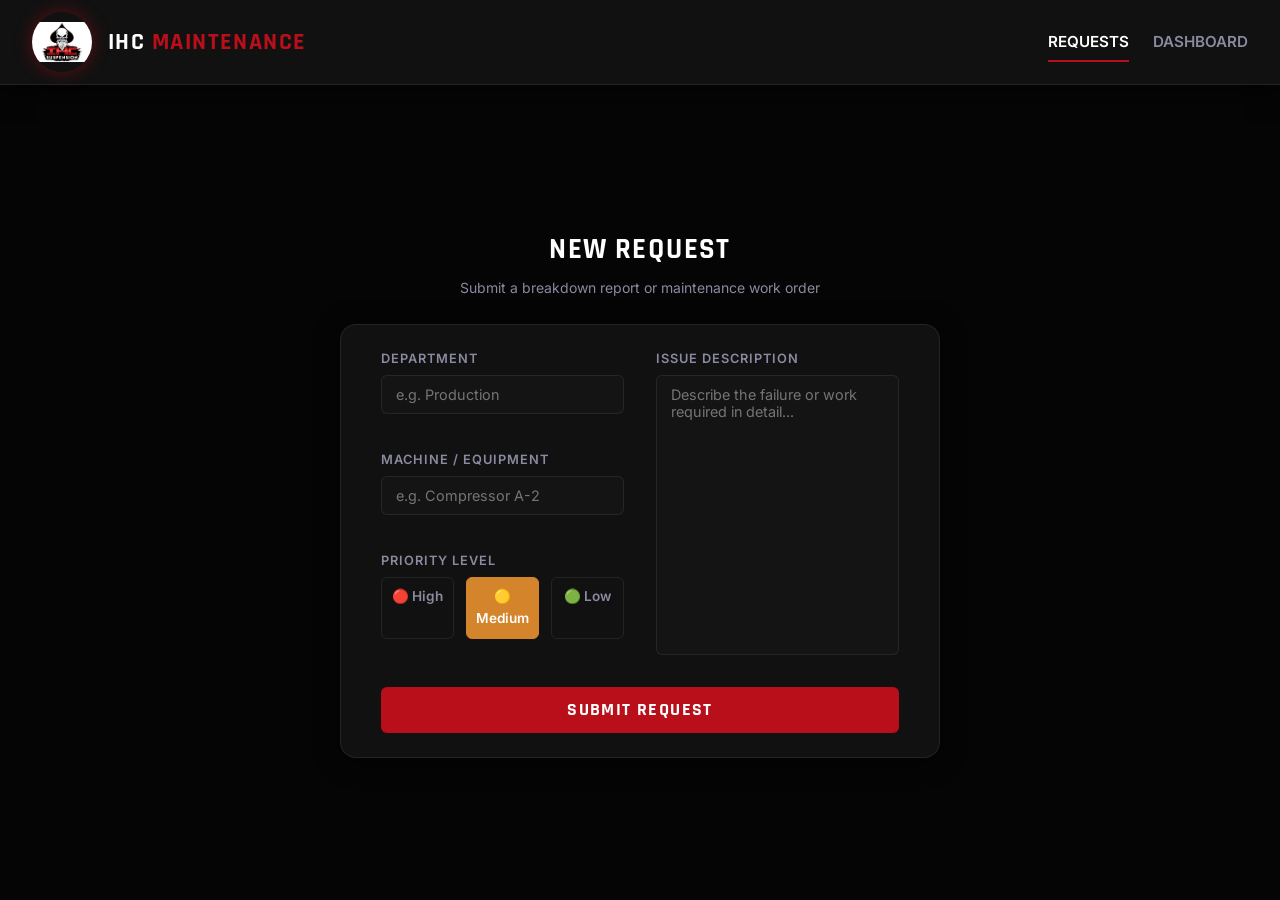
==== commit cd56ce8a: "Update index.html" ====
--- a/index.html
+++ b/index.html
@@ -21,7 +21,6 @@
     <nav class="header-nav">
       <a href="index.html" class="nav-link active">REQUESTS</a>
       <a href="maintenance.html" class="nav-link">DASHBOARD</a>
-      <a href="#" class="nav-link">TECH SUPPORT</a>
     </nav>
   </header>
 
